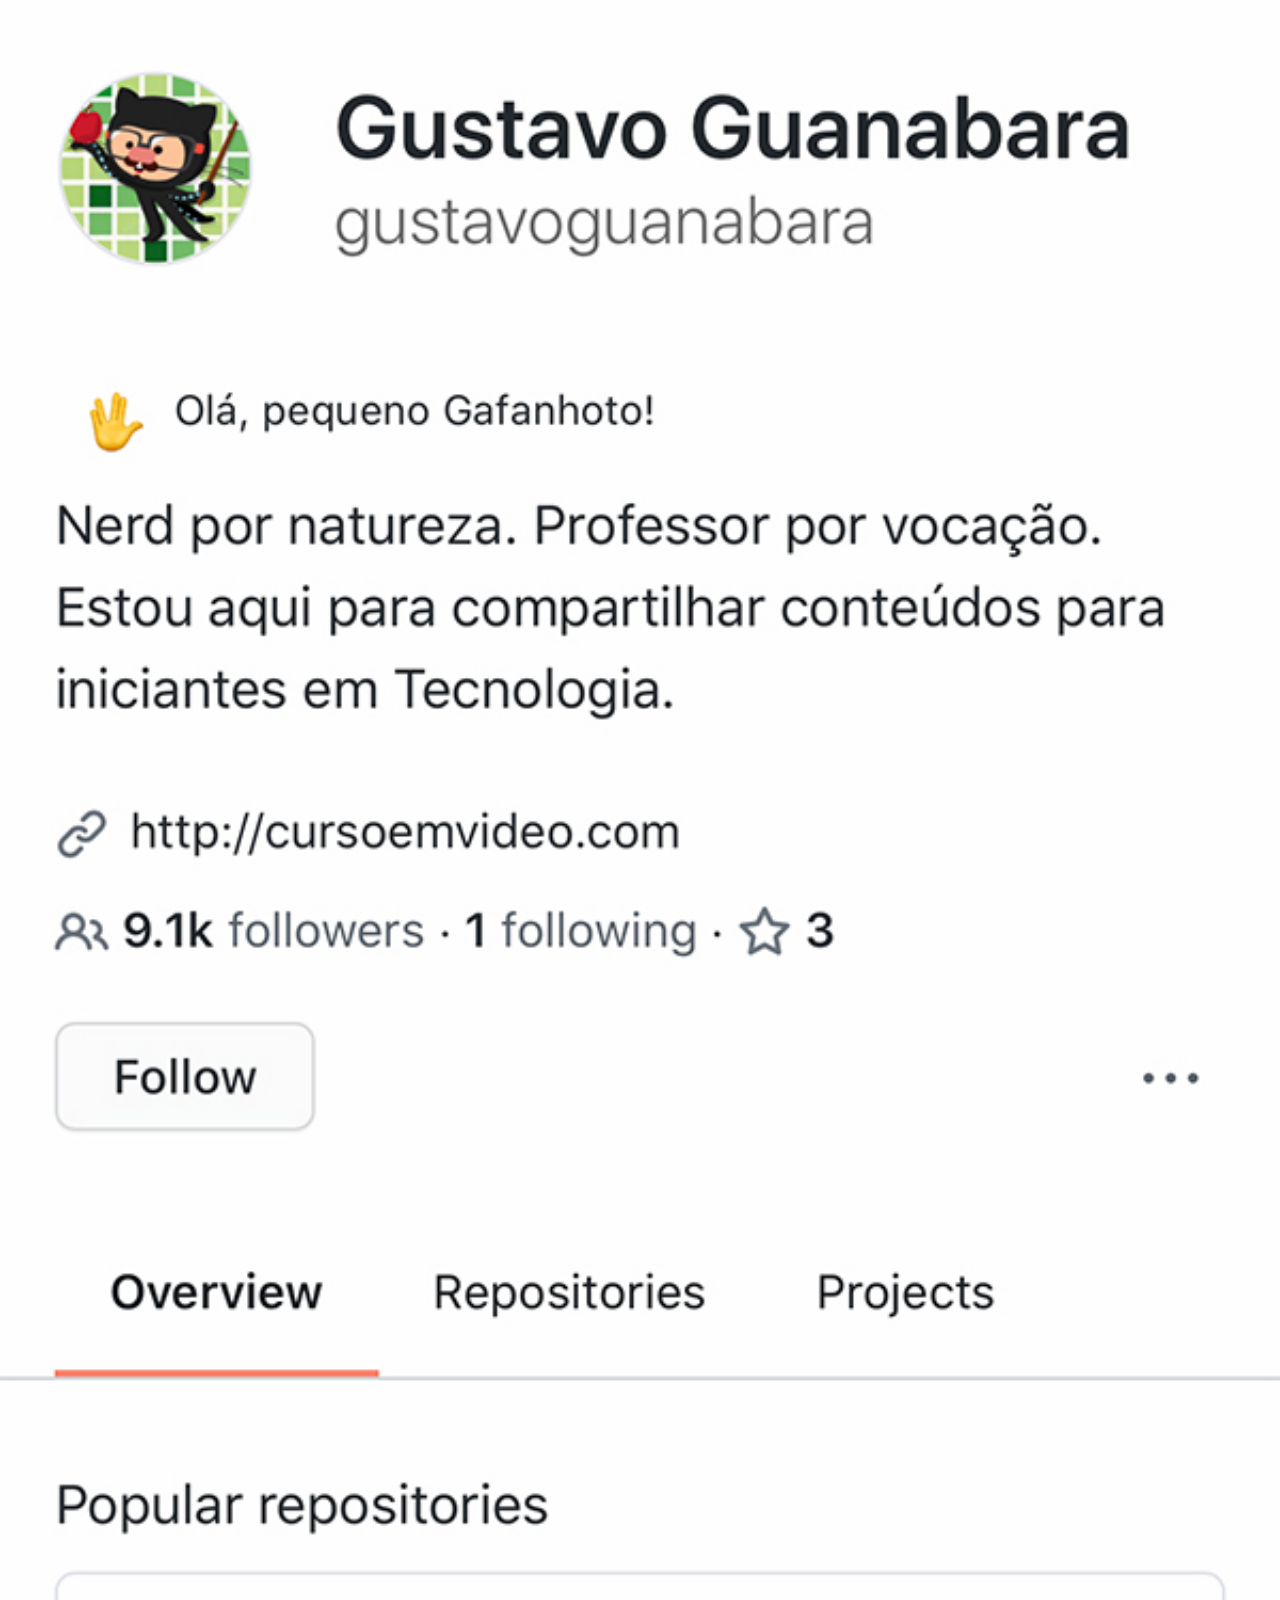
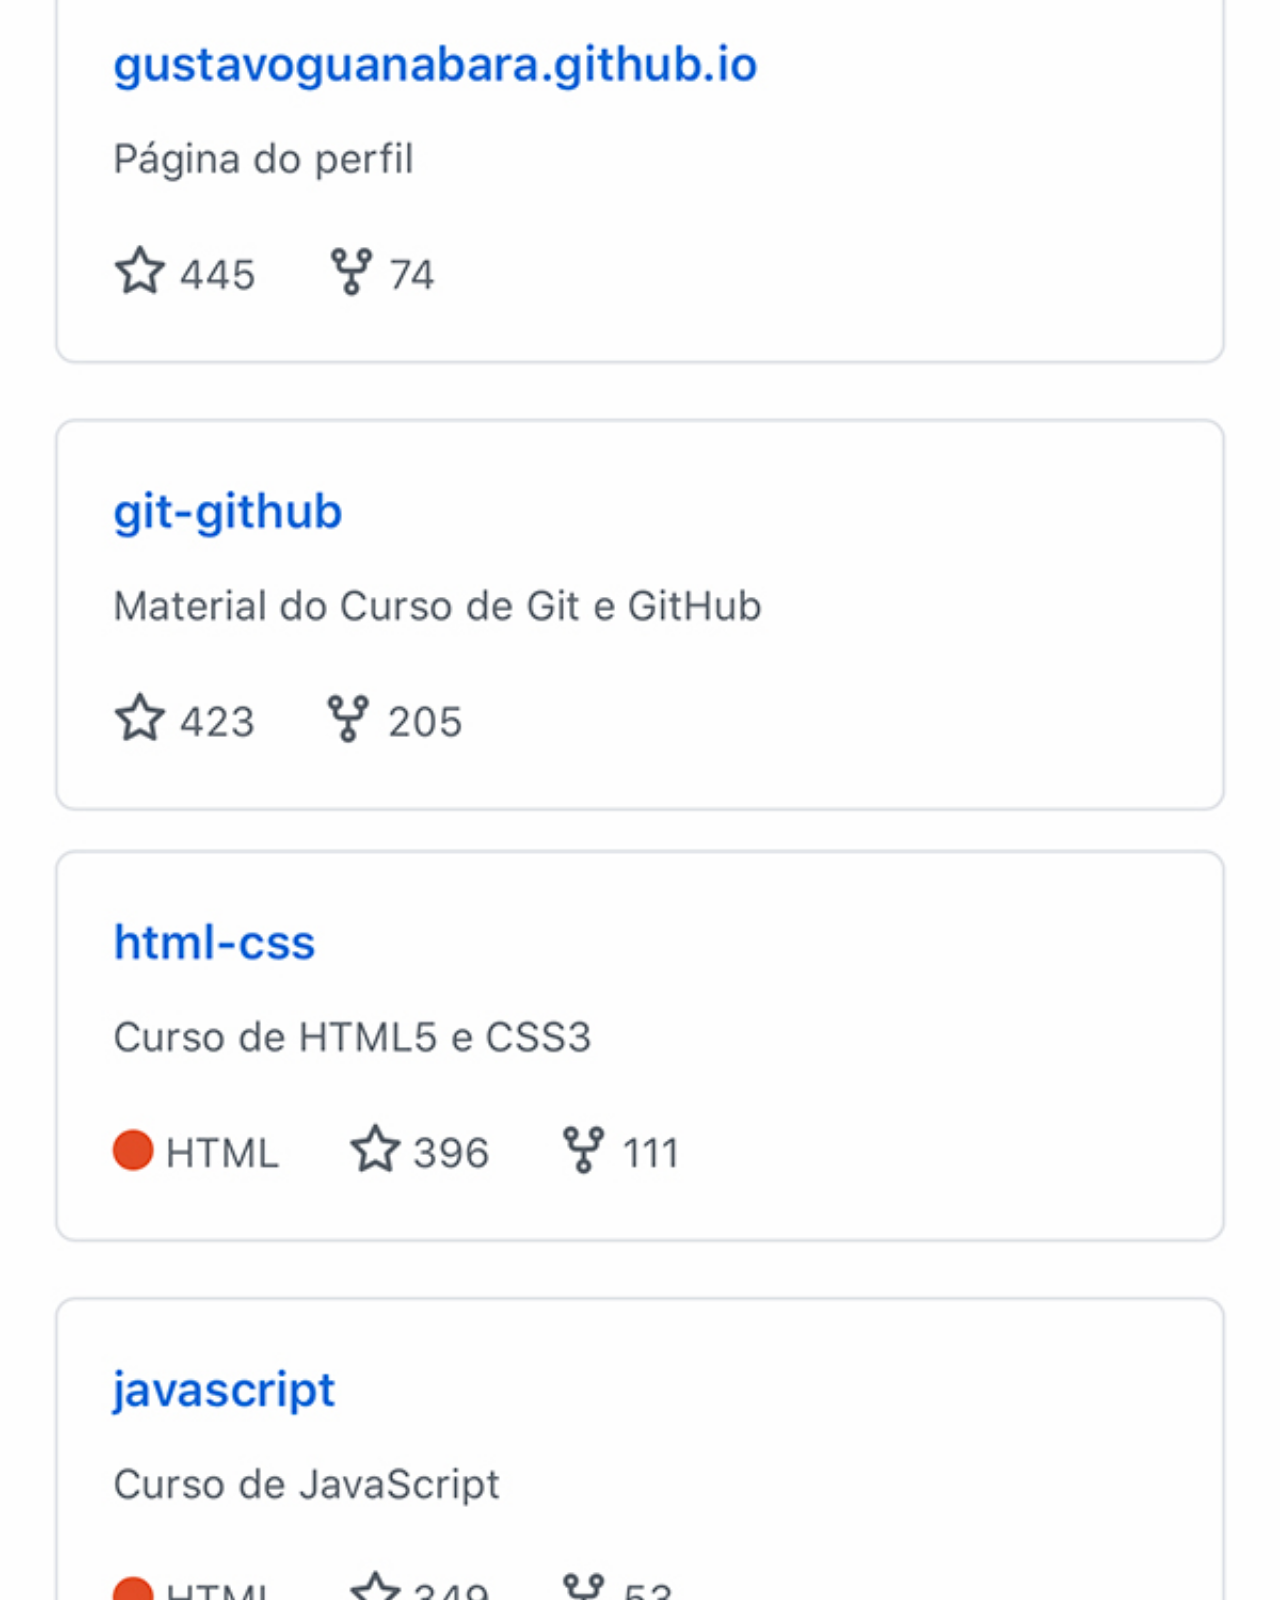
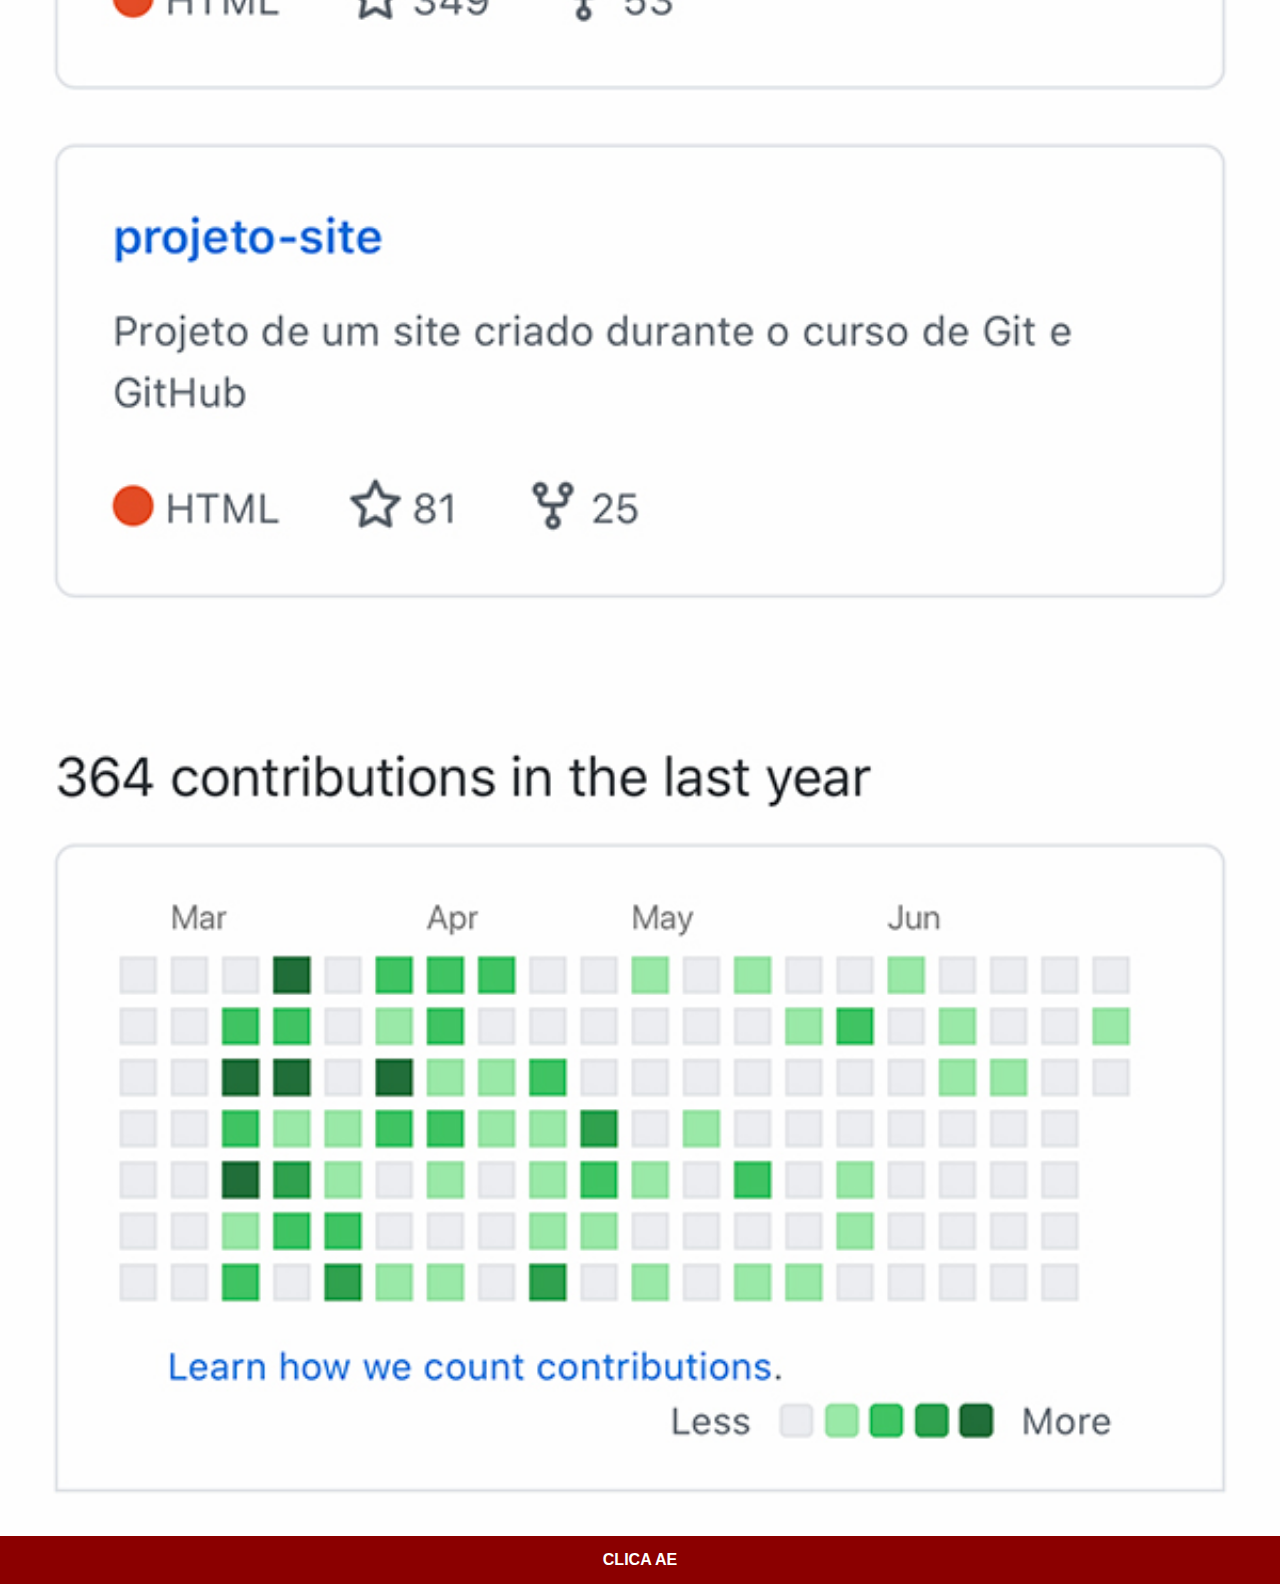
==== github.html @ c01dee4b "ta indo" ====
<!DOCTYPE html>
<html lang="pt-bt">
<head>
    <meta charset="UTF-8">
    <meta name="viewport" content="width=device-width, initial-scale=1.0">
    <title>github</title>
    <link rel="stylesheet" href="estilos/social.css">
</head>
<body>
    <img src="imagens/tela-github.jpg" alt="Github">
    <a href="https://github.com/flavingimenes" target="_blank">CLICA AE</a>
</body>
</html>
---- estilos/social.css ----
@charset "UTF-8";

* {
    margin: 0px;
    padding: 0px;
    font-family: Arial, Helvetica, sans-serif;
   }

   ::-webkit-scrollbar{
    width: 0px;
    height: 0px;
   }

   img{
    width: 100vw;
   }

   a{
       display: block;
       background-color: darkred;
       color: white;
       padding: 15px;
       text-align: center;
       font-weight: bolder;
       text-decoration: none;
   }

   a:hover{
    background-color: red;
   }
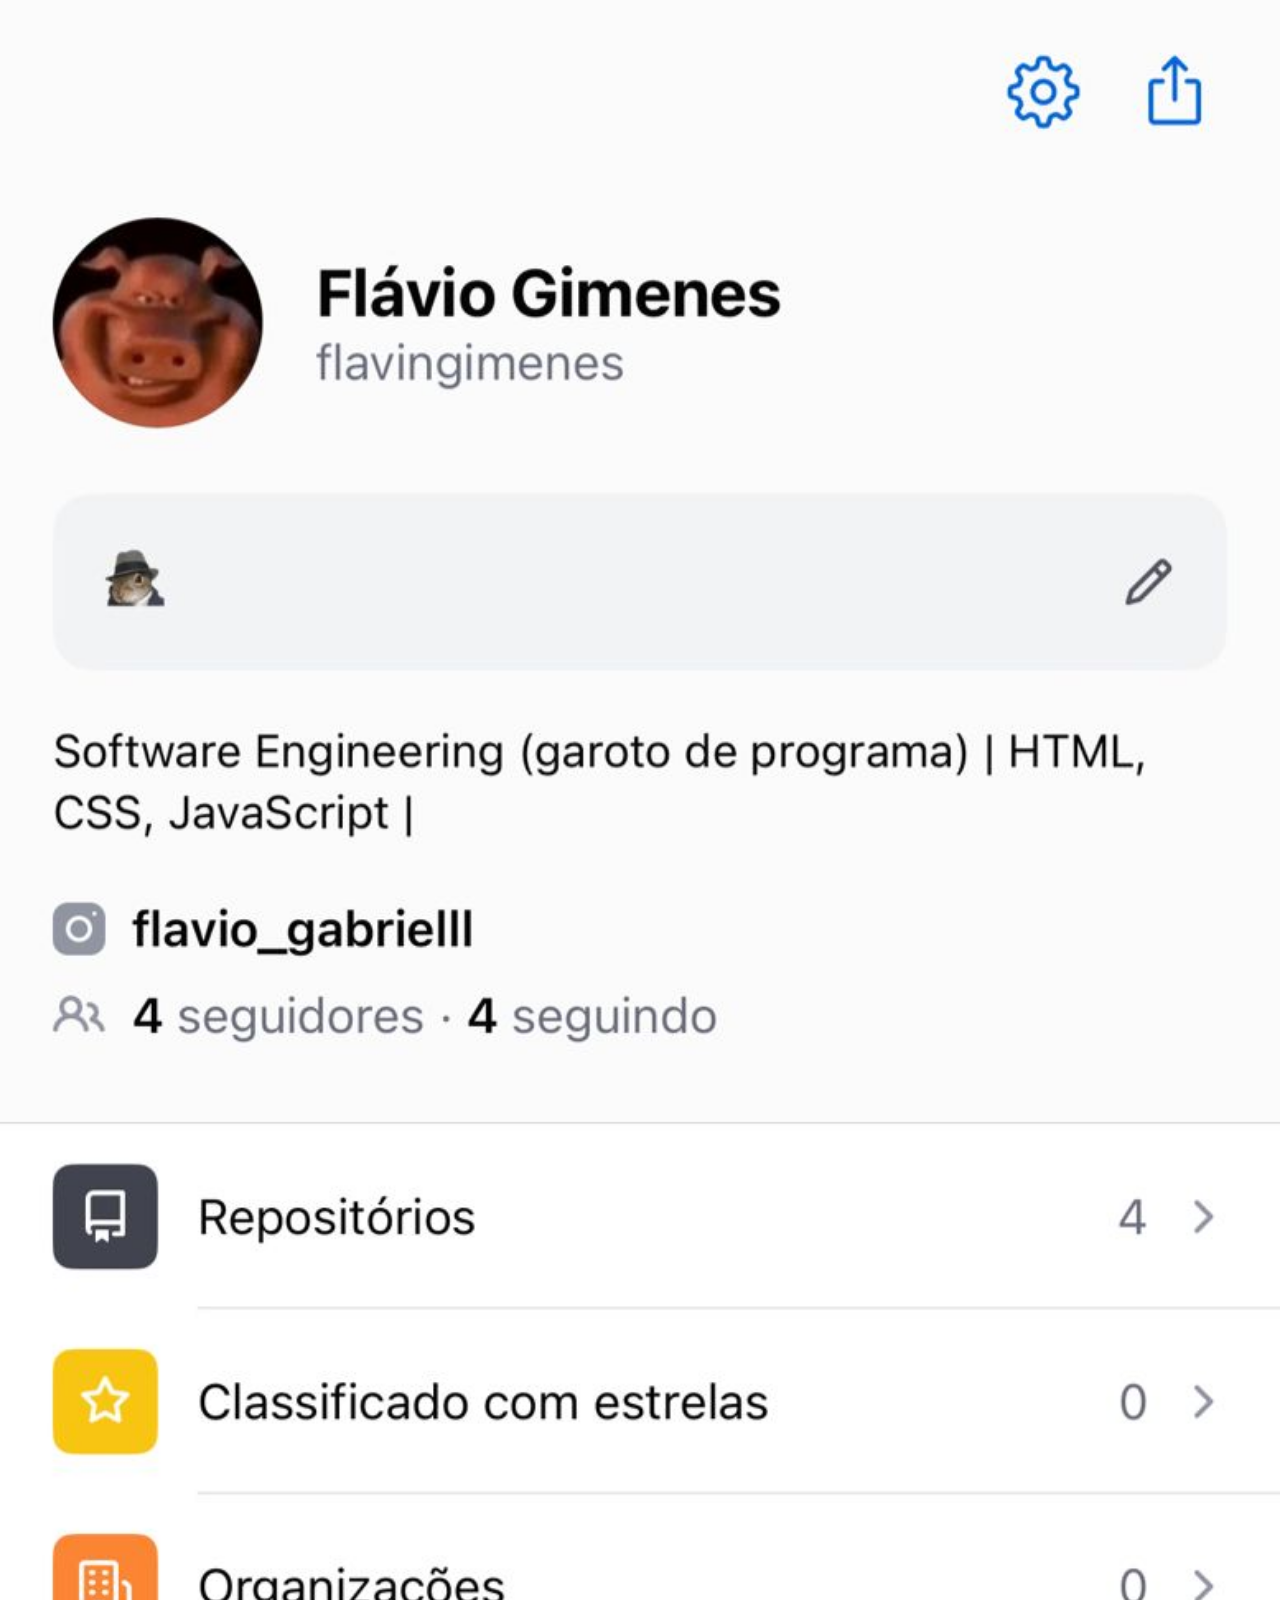
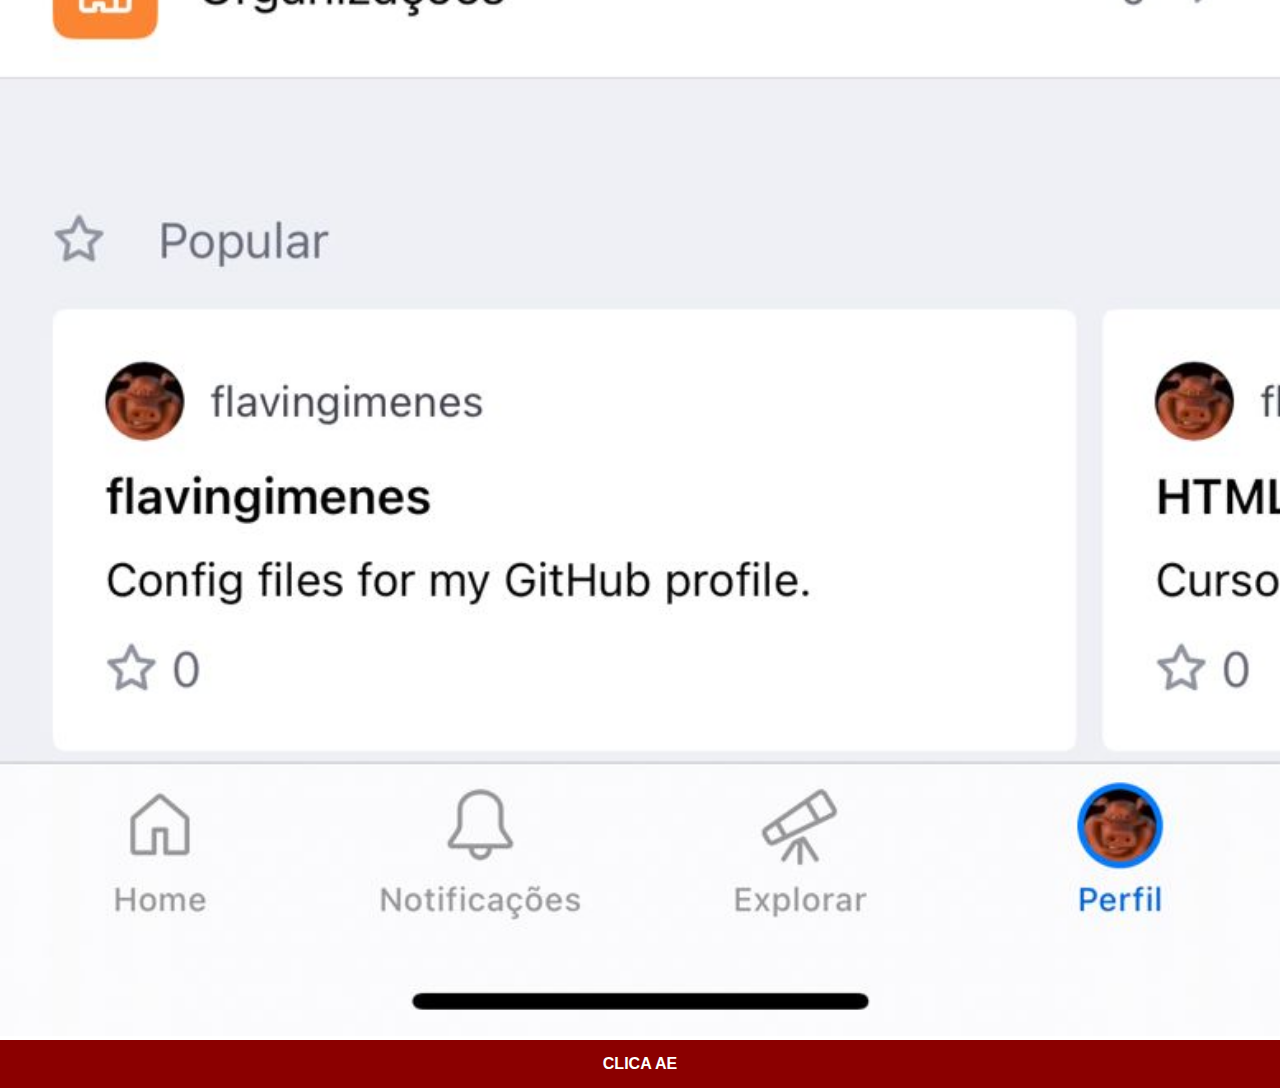
==== commit f5f2b8eb: "cabei" ====
--- a/github.html
+++ b/github.html
@@ -7,7 +7,7 @@
     <link rel="stylesheet" href="estilos/social.css">
 </head>
 <body>
-    <img src="imagens/tela-github.jpg" alt="Github">
+    <img src="imagens/githubfla.jpeg" alt="Github">
     <a href="https://github.com/flavingimenes" target="_blank">CLICA AE</a>
 </body>
 </html>